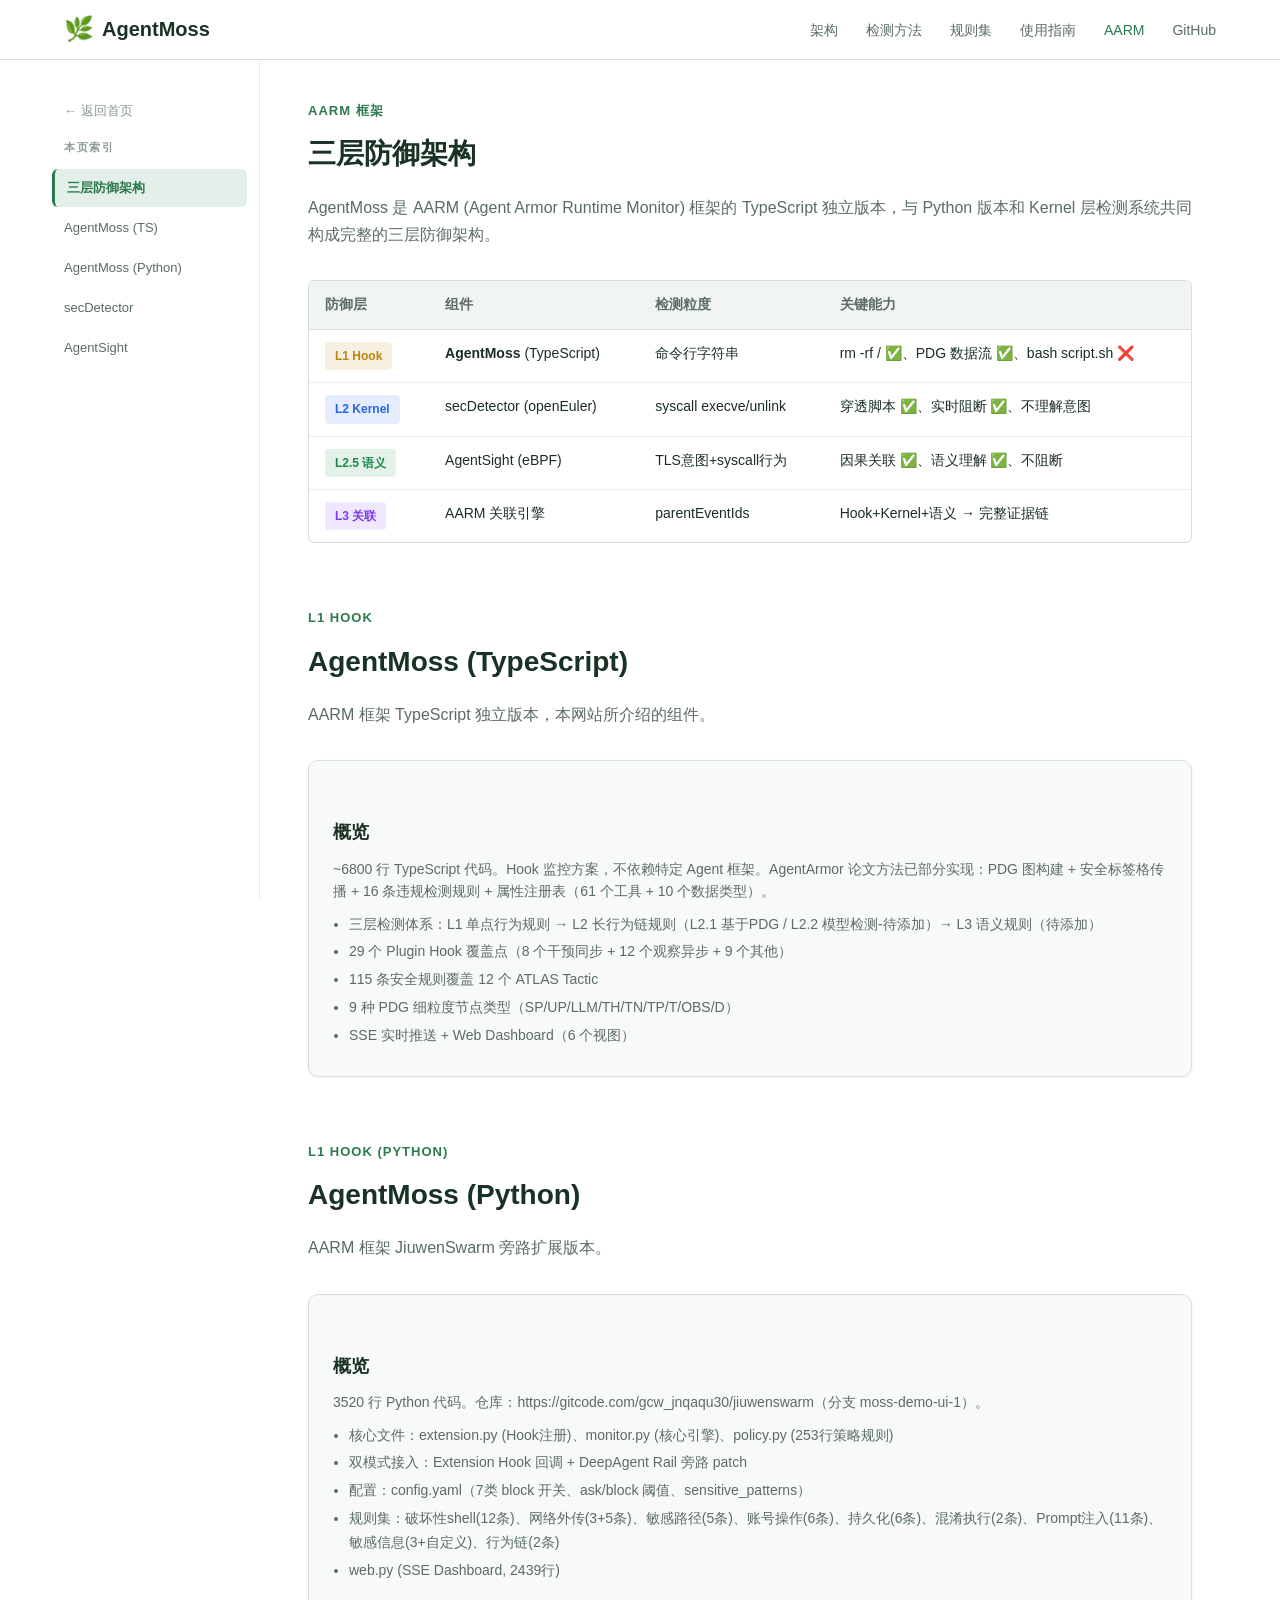
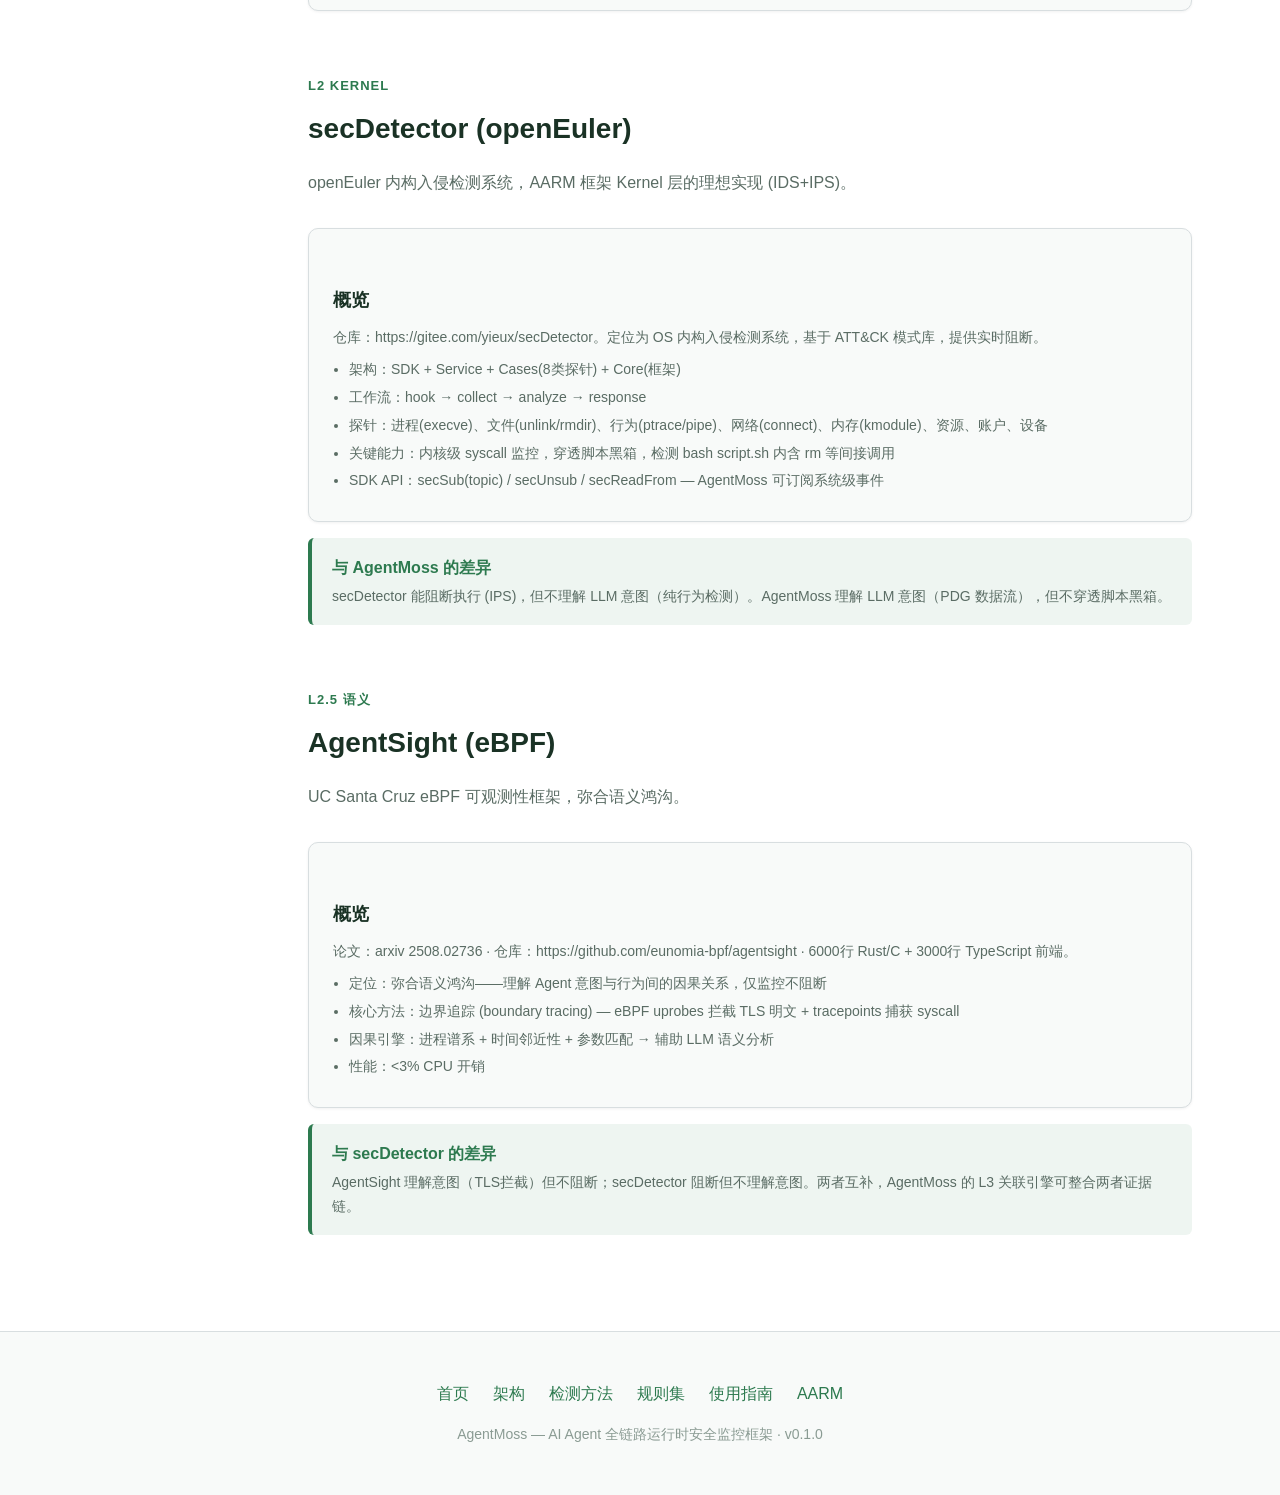
==== aarm.html @ 5552a7a4 "Redesign: light theme, multi-page layout with sidebar, new 3-layer rule system - Switch from dark to" ====
<!DOCTYPE html>
<html lang="zh-CN">
<head>
  <meta charset="UTF-8">
  <meta name="viewport" content="width=device-width, initial-scale=1.0">
  <title>AARM 框架 — AgentMoss</title>
  <meta name="description" content="AARM 三层防御架构：AgentMoss + secDetector + AgentSight 协同防御。">
  <link rel="stylesheet" href="css/style.css">
  <link rel="icon" href="data:image/svg+xml,<svg xmlns='http://www.w3.org/2000/svg' viewBox='0 0 100 100'><text y='.9em' font-size='90'>🌿</text></svg>">
</head>
<body>

<!-- Navbar -->
<nav class="navbar">
  <div class="navbar-container">
    <a href="index.html" class="navbar-logo"><span class="moss-icon">🌿</span> AgentMoss</a>
    <button class="navbar-mobile-toggle">☰</button>
    <ul class="navbar-menu">
      <li><a href="architecture.html">架构</a></li>
      <li><a href="detection.html">检测方法</a></li>
      <li><a href="rules.html">规则集</a></li>
      <li><a href="usage.html">使用指南</a></li>
      <li><a href="aarm.html" class="active">AARM</a></li>
      <li><a href="https://github.com/Agent-Moss" target="_blank">GitHub</a></li>
    </ul>
  </div>
</nav>

<!-- Detail Page -->
<div class="detail-page">
  <div class="detail-layout">

    <!-- Sidebar -->
    <aside class="sidebar">
      <a href="index.html" class="sidebar-back">← 返回首页</a>
      <div class="sidebar-title">本页索引</div>
      <ul class="sidebar-nav">
        <li><a href="#three-layers" class="sidebar-item active">三层防御架构</a></li>
        <li><a href="#agentmoss-ts" class="sidebar-item">AgentMoss (TS)</a></li>
        <li><a href="#agentmoss-py" class="sidebar-item">AgentMoss (Python)</a></li>
        <li><a href="#secdetector" class="sidebar-item">secDetector</a></li>
        <li><a href="#agentsight" class="sidebar-item">AgentSight</a></li>
      </ul>
    </aside>

    <!-- Content -->
    <main class="detail-content">

      <!-- Three Layers -->
      <section class="detail-section" id="three-layers">
        <div class="detail-section-tag">AARM 框架</div>
        <h2 class="detail-section-title">三层防御架构</h2>
        <p class="detail-section-desc">AgentMoss 是 AARM (Agent Armor Runtime Monitor) 框架的 TypeScript 独立版本，与 Python 版本和 Kernel 层检测系统共同构成完整的三层防御架构。</p>

        <div class="table-wrapper">
          <table>
            <thead><tr><th>防御层</th><th>组件</th><th>检测粒度</th><th>关键能力</th></tr></thead>
            <tbody>
              <tr>
                <td><span class="layer-badge layer-l1">L1 Hook</span></td>
                <td><strong>AgentMoss</strong> (TypeScript)</td>
                <td>命令行字符串</td>
                <td>rm -rf / ✅、PDG 数据流 ✅、bash script.sh ❌</td>
              </tr>
              <tr>
                <td><span class="layer-badge layer-l2">L2 Kernel</span></td>
                <td>secDetector (openEuler)</td>
                <td>syscall execve/unlink</td>
                <td>穿透脚本 ✅、实时阻断 ✅、不理解意图</td>
              </tr>
              <tr>
                <td><span class="layer-badge" style="background: rgba(26,138,76,0.12); color: var(--success);">L2.5 语义</span></td>
                <td>AgentSight (eBPF)</td>
                <td>TLS意图+syscall行为</td>
                <td>因果关联 ✅、语义理解 ✅、不阻断</td>
              </tr>
              <tr>
                <td><span class="layer-badge layer-l3">L3 关联</span></td>
                <td>AARM 关联引擎</td>
                <td>parentEventIds</td>
                <td>Hook+Kernel+语义 → 完整证据链</td>
              </tr>
            </tbody>
          </table>
        </div>
      </section>

      <!-- AgentMoss TS -->
      <section class="detail-section" id="agentmoss-ts">
        <div class="detail-section-tag">L1 Hook</div>
        <h2 class="detail-section-title">AgentMoss (TypeScript)</h2>
        <p class="detail-section-desc">AARM 框架 TypeScript 独立版本，本网站所介绍的组件。</p>

        <div class="card">
          <h3>概览</h3>
          <p>~6800 行 TypeScript 代码。Hook 监控方案，不依赖特定 Agent 框架。AgentArmor 论文方法已部分实现：PDG 图构建 + 安全标签格传播 + 16 条违规检测规则 + 属性注册表（61 个工具 + 10 个数据类型）。</p>
          <ul>
            <li>三层检测体系：L1 单点行为规则 → L2 长行为链规则（L2.1 基于PDG / L2.2 模型检测-待添加）→ L3 语义规则（待添加）</li>
            <li>29 个 Plugin Hook 覆盖点（8 个干预同步 + 12 个观察异步 + 9 个其他）</li>
            <li>115 条安全规则覆盖 12 个 ATLAS Tactic</li>
            <li>9 种 PDG 细粒度节点类型（SP/UP/LLM/TH/TN/TP/T/OBS/D）</li>
            <li>SSE 实时推送 + Web Dashboard（6 个视图）</li>
          </ul>
        </div>
      </section>

      <!-- AgentMoss Python -->
      <section class="detail-section" id="agentmoss-py">
        <div class="detail-section-tag">L1 Hook (Python)</div>
        <h2 class="detail-section-title">AgentMoss (Python)</h2>
        <p class="detail-section-desc">AARM 框架 JiuwenSwarm 旁路扩展版本。</p>

        <div class="card">
          <h3>概览</h3>
          <p>3520 行 Python 代码。仓库：https://gitcode.com/gcw_jnqaqu30/jiuwenswarm（分支 moss-demo-ui-1）。</p>
          <ul>
            <li>核心文件：extension.py (Hook注册)、monitor.py (核心引擎)、policy.py (253行策略规则)</li>
            <li>双模式接入：Extension Hook 回调 + DeepAgent Rail 旁路 patch</li>
            <li>配置：config.yaml（7类 block 开关、ask/block 阈值、sensitive_patterns）</li>
            <li>规则集：破坏性shell(12条)、网络外传(3+5条)、敏感路径(5条)、账号操作(6条)、持久化(6条)、混淆执行(2条)、Prompt注入(11条)、敏感信息(3+自定义)、行为链(2条)</li>
            <li>web.py (SSE Dashboard, 2439行)</li>
          </ul>
        </div>
      </section>

      <!-- secDetector -->
      <section class="detail-section" id="secdetector">
        <div class="detail-section-tag">L2 Kernel</div>
        <h2 class="detail-section-title">secDetector (openEuler)</h2>
        <p class="detail-section-desc">openEuler 内构入侵检测系统，AARM 框架 Kernel 层的理想实现 (IDS+IPS)。</p>

        <div class="card">
          <h3>概览</h3>
          <p>仓库：https://gitee.com/yieux/secDetector。定位为 OS 内构入侵检测系统，基于 ATT&CK 模式库，提供实时阻断。</p>
          <ul>
            <li>架构：SDK + Service + Cases(8类探针) + Core(框架)</li>
            <li>工作流：hook → collect → analyze → response</li>
            <li>探针：进程(execve)、文件(unlink/rmdir)、行为(ptrace/pipe)、网络(connect)、内存(kmodule)、资源、账户、设备</li>
            <li>关键能力：内核级 syscall 监控，穿透脚本黑箱，检测 bash script.sh 内含 rm 等间接调用</li>
            <li>SDK API：secSub(topic) / secUnsub / secReadFrom — AgentMoss 可订阅系统级事件</li>
          </ul>
        </div>

        <div class="callout">
          <div class="callout-title">与 AgentMoss 的差异</div>
          <p>secDetector 能阻断执行 (IPS)，但不理解 LLM 意图（纯行为检测）。AgentMoss 理解 LLM 意图（PDG 数据流），但不穿透脚本黑箱。</p>
        </div>
      </section>

      <!-- AgentSight -->
      <section class="detail-section" id="agentsight">
        <div class="detail-section-tag">L2.5 语义</div>
        <h2 class="detail-section-title">AgentSight (eBPF)</h2>
        <p class="detail-section-desc">UC Santa Cruz eBPF 可观测性框架，弥合语义鸿沟。</p>

        <div class="card">
          <h3>概览</h3>
          <p>论文：arxiv 2508.02736 · 仓库：https://github.com/eunomia-bpf/agentsight · 6000行 Rust/C + 3000行 TypeScript 前端。</p>
          <ul>
            <li>定位：弥合语义鸿沟——理解 Agent 意图与行为间的因果关系，仅监控不阻断</li>
            <li>核心方法：边界追踪 (boundary tracing) — eBPF uprobes 拦截 TLS 明文 + tracepoints 捕获 syscall</li>
            <li>因果引擎：进程谱系 + 时间邻近性 + 参数匹配 → 辅助 LLM 语义分析</li>
            <li>性能：<3% CPU 开销</li>
          </ul>
        </div>

        <div class="callout">
          <div class="callout-title">与 secDetector 的差异</div>
          <p>AgentSight 理解意图（TLS拦截）但不阻断；secDetector 阻断但不理解意图。两者互补，AgentMoss 的 L3 关联引擎可整合两者证据链。</p>
        </div>
      </section>

    </main>
  </div>
</div>

<!-- Footer -->
<footer class="footer">
  <div class="footer-inner">
    <div class="footer-links">
      <a href="index.html">首页</a>
      <a href="architecture.html">架构</a>
      <a href="detection.html">检测方法</a>
      <a href="rules.html">规则集</a>
      <a href="usage.html">使用指南</a>
      <a href="aarm.html">AARM</a>
    </div>
    <p>AgentMoss — AI Agent 全链路运行时安全监控框架 · v0.1.0</p>
  </div>
</footer>

<script src="js/main.js"></script>
</body>
</html>
---- css/style.css ----
/* AgentMoss Website - Design System (Light Theme) */
:root {
  --moss-primary: #2d5a3f;
  --moss-light: #4a8859;
  --moss-dark: #1a3225;
  --moss-accent: #2d7a4f;
  --moss-glow: rgba(45, 122, 79, 0.08);
  --moss-glow-strong: rgba(45, 122, 79, 0.12);
  --bg-base: #ffffff;
  --bg-card: #f8faf9;
  --bg-elevated: #f0f4f2;
  --bg-hover: #ecf2ef;
  --border-default: #d8dee0;
  --border-light: #e8edea;
  --text-primary: #1a2e22;
  --text-secondary: #5a6c64;
  --text-muted: #8a9b93;
  --danger: #dc3545;
  --warning: #b8860b;
  --info: #2563eb;
  --success: #1a8a4c;
  --purple: #7c3aed;
  --code-bg: #f6f8f7;
  --code-border: #d8dee0;
  --shadow-sm: 0 1px 3px rgba(0,0,0,0.06);
  --shadow-md: 0 4px 12px rgba(0,0,0,0.08);
  --shadow-lg: 0 8px 24px rgba(0,0,0,0.10);
  --radius-sm: 6px;
  --radius-md: 10px;
  --radius-lg: 16px;
  --max-width: 1200px;
  --navbar-h: 60px;
  --sidebar-w: 220px;
}

* { margin: 0; padding: 0; box-sizing: border-box; }

html { scroll-behavior: smooth; scroll-padding-top: calc(var(--navbar-h) + 16px); }

body {
  font-family: -apple-system, BlinkMacSystemFont, "Segoe UI", "Noto Sans SC", Helvetica, Arial, sans-serif;
  background: var(--bg-base);
  color: var(--text-primary);
  line-height: 1.7;
  -webkit-font-smoothing: antialiased;
}

a { color: var(--moss-accent); text-decoration: none; transition: color 0.2s; }
a:hover { color: var(--moss-light); }
code { font-family: "SF Mono", "Fira Code", monospace; font-size: 0.9em; background: var(--bg-elevated); padding: 2px 6px; border-radius: 4px; color: var(--moss-accent); }

/* ===================== Navbar ===================== */
.navbar {
  position: fixed; top: 0; left: 0; right: 0; z-index: 1000;
  background: rgba(255, 255, 255, 0.92);
  backdrop-filter: blur(12px);
  border-bottom: 1px solid var(--border-default);
  height: var(--navbar-h);
}
.navbar-container {
  max-width: var(--max-width); margin: 0 auto; padding: 0 24px;
  display: flex; align-items: center; justify-content: space-between; height: 100%;
}
.navbar-logo {
  font-size: 20px; font-weight: 700; color: var(--moss-dark);
  display: flex; align-items: center; gap: 8px;
}
.navbar-logo .moss-icon { color: var(--moss-accent); font-size: 24px; }
.navbar-menu { display: flex; gap: 28px; list-style: none; }
.navbar-menu a { color: var(--text-secondary); font-size: 14px; font-weight: 500; }
.navbar-menu a:hover, .navbar-menu a.active { color: var(--moss-accent); }
.navbar-mobile-toggle { display: none; background: none; border: none; color: var(--text-primary); font-size: 24px; cursor: pointer; }

@media (max-width: 768px) {
  .navbar-menu { display: none; }
  .navbar-mobile-toggle { display: block; }
}

/* ===================== Hero (Homepage) ===================== */
.hero {
  padding: 120px 24px 60px;
  text-align: center;
  background: linear-gradient(180deg, var(--moss-glow-strong) 0%, transparent 60%);
  border-bottom: 1px solid var(--border-light);
}
.hero-badge {
  display: inline-flex; align-items: center; gap: 8px;
  padding: 6px 16px; border: 1px solid var(--moss-light);
  border-radius: 999px; background: var(--moss-glow);
  font-size: 13px; color: var(--moss-accent); margin-bottom: 24px;
}
.hero h1 {
  font-size: 48px; font-weight: 800; letter-spacing: -1px;
  margin-bottom: 16px;
  background: linear-gradient(135deg, var(--moss-dark) 0%, var(--moss-accent) 100%);
  -webkit-background-clip: text; -webkit-text-fill-color: transparent;
}
.hero h1 .sub { display: block; font-size: 24px; font-weight: 600; color: var(--text-secondary); margin-top: 8px; -webkit-text-fill-color: var(--text-secondary); }
.hero p { font-size: 17px; color: var(--text-secondary); max-width: 640px; margin: 0 auto 32px; }
.hero-actions { display: flex; gap: 16px; justify-content: center; flex-wrap: wrap; }
.btn-primary {
  padding: 12px 28px; background: var(--moss-primary); border: 1px solid var(--moss-dark);
  border-radius: var(--radius-sm); color: #fff; font-size: 15px; font-weight: 600;
  cursor: pointer; transition: all 0.2s; display: inline-block;
}
.btn-primary:hover { background: var(--moss-light); color: #fff; transform: translateY(-1px); box-shadow: var(--shadow-md); }
.btn-secondary {
  padding: 12px 28px; background: var(--bg-card); border: 1px solid var(--border-default);
  border-radius: var(--radius-sm); color: var(--text-primary); font-size: 15px; font-weight: 600;
  cursor: pointer; transition: all 0.2s; display: inline-block;
}
.btn-secondary:hover { border-color: var(--moss-light); color: var(--moss-accent); background: var(--bg-hover); }

/* ===================== Stats Bar ===================== */
.stats-bar {
  display: flex; justify-content: center; gap: 48px; flex-wrap: wrap;
  padding: 32px 24px; border-bottom: 1px solid var(--border-light);
}
.stat-item { text-align: center; }
.stat-value { font-size: 36px; font-weight: 800; color: var(--moss-accent); }
.stat-label { font-size: 13px; color: var(--text-secondary); margin-top: 4px; }

/* ===================== Homepage Category Cards ===================== */
.category-section {
  padding: 64px 24px 80px;
}
.category-section-inner { max-width: var(--max-width); margin: 0 auto; }
.category-section-title {
  font-size: 28px; font-weight: 700; color: var(--moss-dark); margin-bottom: 8px; text-align: center;
}
.category-section-desc {
  font-size: 16px; color: var(--text-secondary); text-align: center; margin-bottom: 40px;
}
.category-grid {
  display: grid;
  grid-template-columns: repeat(auto-fit, minmax(320px, 1fr));
  gap: 20px;
}
.category-card {
  display: block;
  background: var(--bg-card);
  border: 1px solid var(--border-default);
  border-radius: var(--radius-lg);
  padding: 32px 28px;
  text-decoration: none;
  transition: all 0.3s;
  position: relative;
  box-shadow: var(--shadow-sm);
}
.category-card:hover {
  border-color: var(--moss-light);
  box-shadow: var(--shadow-md);
  transform: translateY(-3px);
}
.category-card-icon { font-size: 36px; margin-bottom: 16px; display: block; }
.category-card h3 { font-size: 20px; font-weight: 700; color: var(--moss-dark); margin-bottom: 8px; }
.category-card p { color: var(--text-secondary); font-size: 14px; line-height: 1.6; margin-bottom: 16px; }
.category-card .card-meta {
  display: flex; align-items: center; gap: 8px;
  color: var(--moss-accent); font-size: 13px; font-weight: 600;
}
.category-card .card-arrow { transition: transform 0.2s; }
.category-card:hover .card-arrow { transform: translateX(4px); }

/* ===================== Detail Page Layout ===================== */
.detail-page {
  padding-top: var(--navbar-h);
  min-height: 100vh;
}
.detail-layout {
  display: grid;
  grid-template-columns: var(--sidebar-w) 1fr;
  max-width: var(--max-width);
  margin: 0 auto;
}
/* Sidebar */
.sidebar {
  position: sticky;
  top: var(--navbar-h);
  height: calc(100vh - var(--navbar-h));
  overflow-y: auto;
  border-right: 1px solid var(--border-light);
  padding: 32px 12px;
}
.sidebar-title {
  font-size: 11px; font-weight: 700; color: var(--text-muted);
  text-transform: uppercase; letter-spacing: 1.5px;
  margin-bottom: 12px; padding-left: 12px;
}
.sidebar-nav { list-style: none; }
.sidebar-item {
  display: block;
  padding: 8px 12px;
  font-size: 13px;
  color: var(--text-secondary);
  border-radius: var(--radius-sm);
  cursor: pointer;
  transition: all 0.15s;
  margin-bottom: 2px;
  text-decoration: none;
}
.sidebar-item:hover {
  background: var(--bg-hover);
  color: var(--text-primary);
}
.sidebar-item.active {
  background: var(--moss-glow-strong);
  color: var(--moss-accent);
  font-weight: 600;
  border-left: 3px solid var(--moss-accent);
}
.sidebar-divider {
  height: 1px; background: var(--border-light); margin: 16px 8px;
}
.sidebar-back {
  display: flex; align-items: center; gap: 6px;
  padding: 8px 12px; font-size: 13px; color: var(--text-muted);
  text-decoration: none; border-radius: var(--radius-sm);
  margin-bottom: 8px;
}
.sidebar-back:hover { color: var(--moss-accent); }

/* Detail Content */
.detail-content {
  padding: 40px 48px 80px;
  min-width: 0; /* prevent overflow */
}
.detail-section {
  margin-bottom: 64px;
  scroll-margin-top: calc(var(--navbar-h) + 16px);
}
.detail-section:last-child { margin-bottom: 0; }
.detail-section-tag {
  font-size: 13px; color: var(--moss-accent); font-weight: 600;
  text-transform: uppercase; letter-spacing: 1px; margin-bottom: 8px;
}
.detail-section-title {
  font-size: 28px; font-weight: 700; color: var(--moss-dark); margin-bottom: 16px;
}
.detail-section-desc {
  font-size: 16px; color: var(--text-secondary); margin-bottom: 32px;
}
.detail-section h3 {
  font-size: 20px; font-weight: 600; color: var(--moss-dark);
  margin-top: 32px; margin-bottom: 16px;
}

/* ===================== Cards Grid ===================== */
.cards-grid {
  display: grid;
  grid-template-columns: repeat(auto-fit, minmax(300px, 1fr));
  gap: 20px;
}
.card {
  background: var(--bg-card); border: 1px solid var(--border-default);
  border-radius: var(--radius-md); padding: 24px; transition: all 0.3s;
  box-shadow: var(--shadow-sm);
}
.card:hover { border-color: var(--moss-light); box-shadow: var(--shadow-md); transform: translateY(-2px); }
.card-icon { font-size: 28px; margin-bottom: 12px; display: block; }
.card h3 { font-size: 18px; font-weight: 600; color: var(--moss-dark); margin-bottom: 10px; }
.card p { color: var(--text-secondary); font-size: 14px; line-height: 1.6; }
.card ul { margin-top: 10px; padding-left: 16px; }
.card ul li { color: var(--text-secondary); font-size: 14px; margin-bottom: 4px; }

/* ===================== Code Block ===================== */
.code-block {
  background: var(--code-bg); border: 1px solid var(--code-border);
  border-radius: var(--radius-sm); padding: 20px; overflow-x: auto;
  font-family: "SF Mono", "Fira Code", "JetBrains Mono", monospace;
  font-size: 13px; line-height: 1.6; color: var(--text-primary);
  margin: 16px 0;
}
.code-block .keyword { color: #c678dd; }
.code-block .string { color: #0a7d3c; }
.code-block .comment { color: #8a9b93; }
.code-block .type { color: #2563eb; }
.code-block .function { color: #6f42c1; }

/* ===================== Table ===================== */
.table-wrapper { overflow-x: auto; margin: 16px 0; border-radius: var(--radius-sm); border: 1px solid var(--border-default); }
table { width: 100%; border-collapse: collapse; font-size: 14px; }
table th {
  background: var(--bg-elevated); color: var(--text-secondary);
  font-weight: 600; text-align: left; padding: 12px 16px;
  border-bottom: 1px solid var(--border-default); white-space: nowrap;
}
table td {
  padding: 12px 16px; border-bottom: 1px solid var(--border-light);
  color: var(--text-primary); vertical-align: top;
}
table tbody tr:last-child td { border-bottom: none; }
table tr:hover td { background: var(--bg-hover); }
table .badge { display: inline-block; padding: 2px 8px; border-radius: 4px; font-size: 12px; font-weight: 600; }
.badge-block { background: rgba(220, 53, 69, 0.12); color: var(--danger); border: 1px solid rgba(220,53,69,0.25); }
.badge-approval { background: rgba(184, 134, 11, 0.12); color: var(--warning); border: 1px solid rgba(184,134,11,0.25); }
.badge-observe { background: rgba(37, 99, 235, 0.12); color: var(--info); border: 1px solid rgba(37,99,235,0.25); }

/* ===================== Architecture Diagram ===================== */
.arch-diagram {
  background: var(--code-bg); border: 1px solid var(--code-border);
  border-radius: var(--radius-md); padding: 32px; margin: 16px 0;
  font-family: "SF Mono", "Fira Code", monospace; font-size: 13px; line-height: 1.8;
  overflow-x: auto; color: var(--text-secondary); white-space: pre;
}

/* ===================== Layer Badge ===================== */
.layer-badge {
  display: inline-flex; align-items: center; gap: 6px;
  padding: 4px 10px; border-radius: 4px; font-size: 12px; font-weight: 600;
}
.layer-l1 { background: rgba(184, 134, 11, 0.12); color: var(--warning); }
.layer-l2 { background: rgba(37, 99, 235, 0.12); color: var(--info); }
.layer-l3 { background: rgba(124, 58, 237, 0.12); color: var(--purple); }
.layer-l4 { background: rgba(138, 155, 147, 0.15); color: var(--text-secondary); }

/* ===================== Callout ===================== */
.callout {
  padding: 16px 20px; border-radius: var(--radius-sm); margin: 16px 0;
  border-left: 4px solid var(--moss-accent);
  background: var(--moss-glow);
}
.callout-title { font-weight: 600; margin-bottom: 4px; color: var(--moss-accent); }
.callout p { color: var(--text-secondary); font-size: 14px; }

/* ===================== Tabs ===================== */
.tabs { display: flex; gap: 4px; border-bottom: 1px solid var(--border-default); margin-bottom: 24px; flex-wrap: wrap; }
.tab {
  padding: 10px 20px; font-size: 14px; color: var(--text-secondary);
  border-bottom: 2px solid transparent; cursor: pointer; transition: all 0.2s;
  background: none; border-top: none; border-left: none; border-right: none;
}
.tab.active { color: var(--moss-accent); border-bottom-color: var(--moss-accent); }
.tab:hover { color: var(--text-primary); }
.tab-panel { display: none; }
.tab-panel.active { display: block; }

/* ===================== Footer ===================== */
.footer {
  padding: 48px 24px; background: var(--bg-card); border-top: 1px solid var(--border-default);
}
.footer-inner { max-width: var(--max-width); margin: 0 auto; text-align: center; }
.footer p { color: var(--text-muted); font-size: 14px; }
.footer-links { display: flex; gap: 24px; justify-content: center; margin-bottom: 16px; }

/* ===================== Responsive ===================== */
@media (max-width: 768px) {
  .hero { padding: 100px 16px 40px; }
  .hero h1 { font-size: 32px; }
  .hero h1 .sub { font-size: 18px; }
  .stats-bar { gap: 24px; }
  .stat-value { font-size: 26px; }
  .category-grid { grid-template-columns: 1fr; }
  .cards-grid { grid-template-columns: 1fr; }
  .detail-layout { grid-template-columns: 1fr; }
  .sidebar {
    position: relative; top: 0; height: auto;
    border-right: none; border-bottom: 1px solid var(--border-light);
    padding: 16px;
  }
  .sidebar-nav { display: flex; flex-wrap: wrap; gap: 4px; }
  .sidebar-item { white-space: nowrap; margin-bottom: 0; }
  .sidebar-divider { display: none; }
  .detail-content { padding: 24px 16px 60px; }
  .detail-section-title { font-size: 22px; }
}

/* ===================== Animation ===================== */
@keyframes fadeInUp {
  from { opacity: 0; transform: translateY(20px); }
  to { opacity: 1; transform: translateY(0); }
}
.fade-in { animation: fadeInUp 0.6s ease-out; }

/* ===================== Mobile Menu ===================== */
.navbar-menu.mobile-open {
  display: flex; position: absolute; top: var(--navbar-h); left: 0; right: 0;
  flex-direction: column; background: var(--bg-base);
  border-bottom: 1px solid var(--border-default); padding: 16px; gap: 16px;
  box-shadow: var(--shadow-md);
}
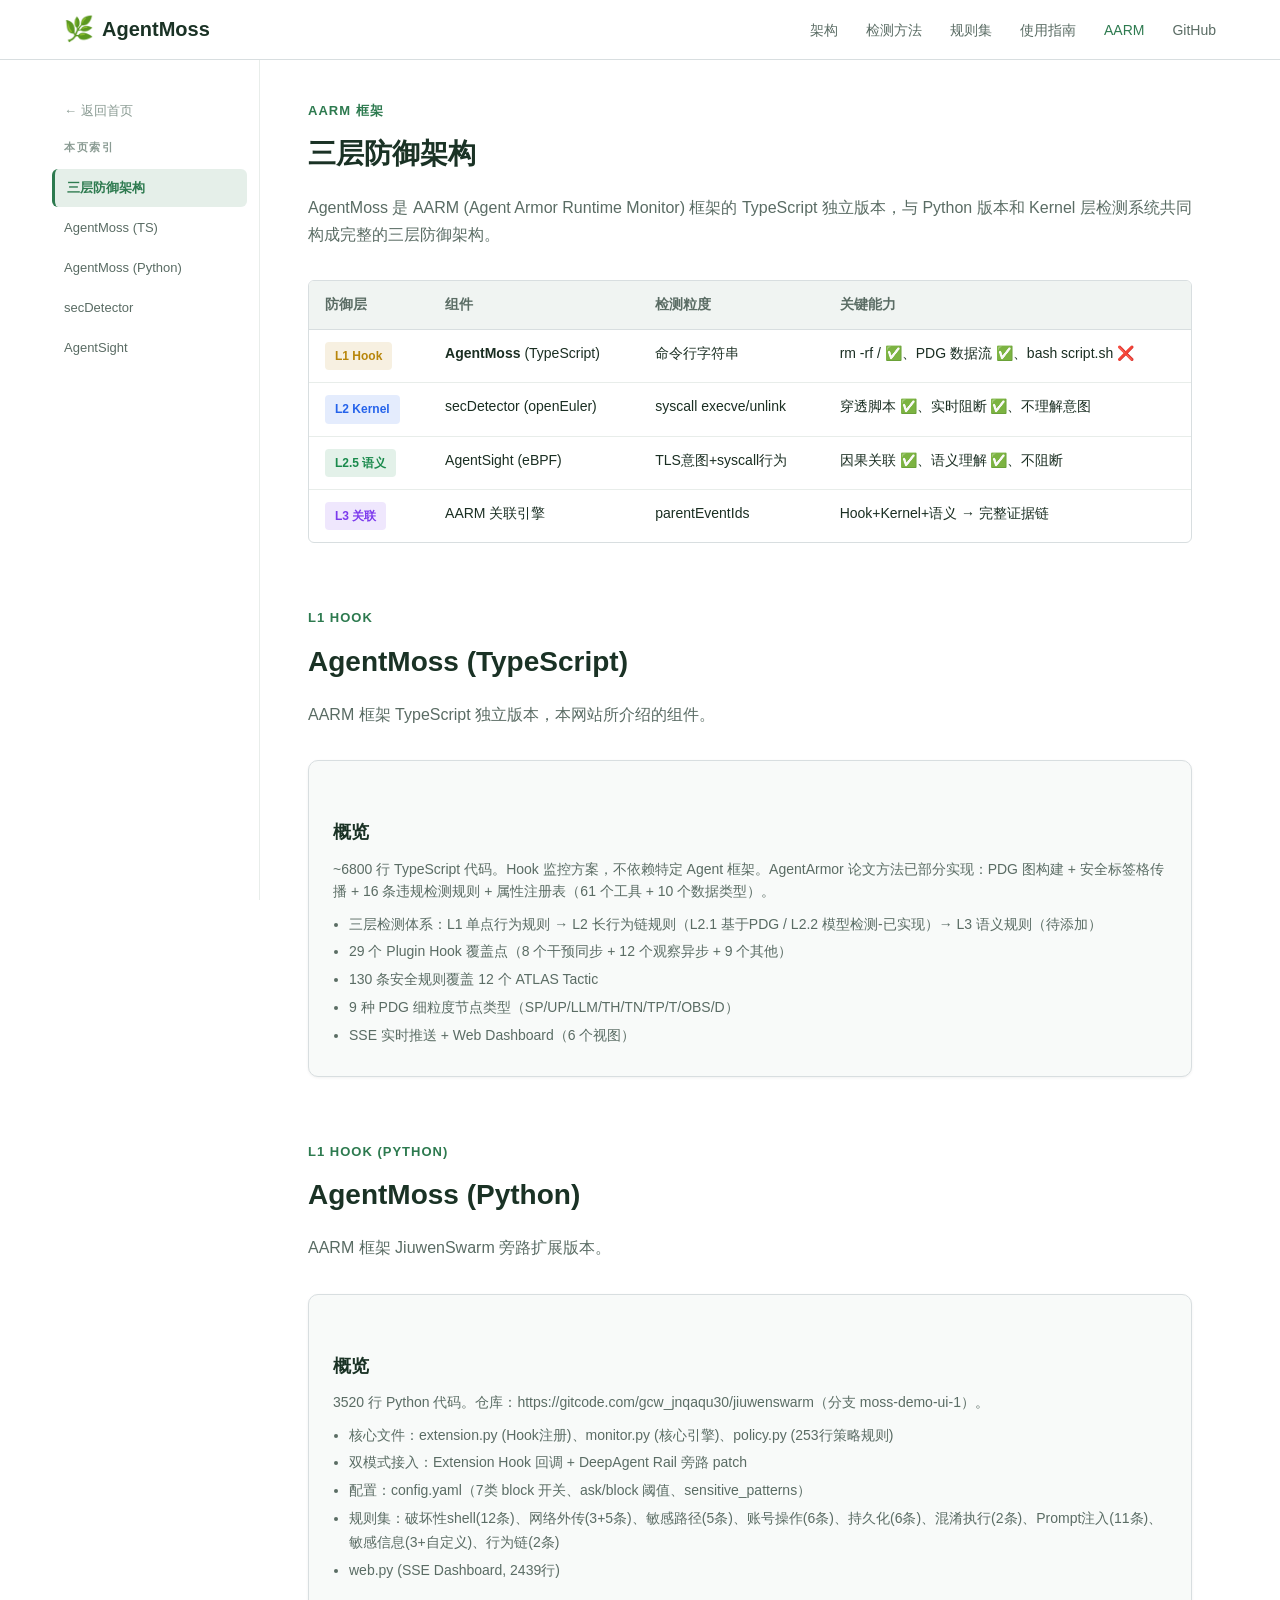
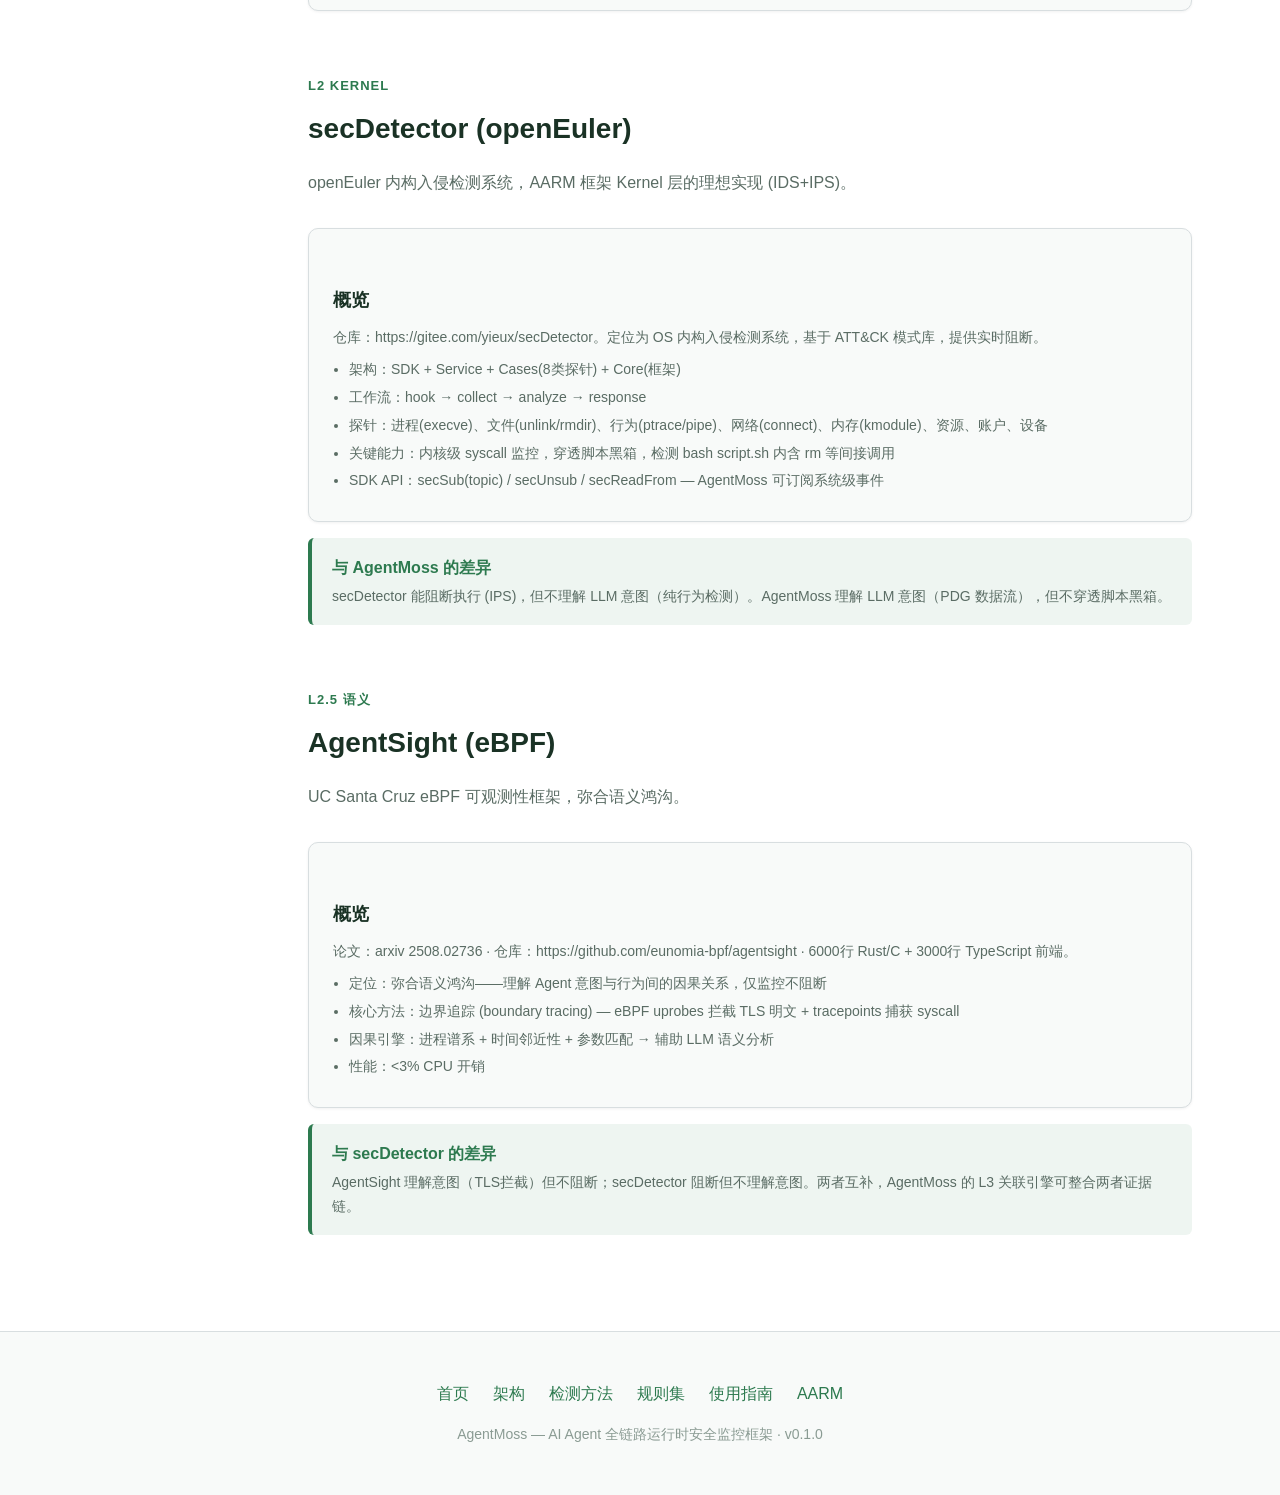
==== commit cd74d19c: "feat: update website with L2.2 model checking (LTL+CTL) implementation - Add L2.2 model checking mec" ====
--- a/aarm.html
+++ b/aarm.html
@@ -95,9 +95,9 @@
           <h3>概览</h3>
           <p>~6800 行 TypeScript 代码。Hook 监控方案，不依赖特定 Agent 框架。AgentArmor 论文方法已部分实现：PDG 图构建 + 安全标签格传播 + 16 条违规检测规则 + 属性注册表（61 个工具 + 10 个数据类型）。</p>
           <ul>
-            <li>三层检测体系：L1 单点行为规则 → L2 长行为链规则（L2.1 基于PDG / L2.2 模型检测-待添加）→ L3 语义规则（待添加）</li>
+            <li>三层检测体系：L1 单点行为规则 → L2 长行为链规则（L2.1 基于PDG / L2.2 模型检测-已实现）→ L3 语义规则（待添加）</li>
             <li>29 个 Plugin Hook 覆盖点（8 个干预同步 + 12 个观察异步 + 9 个其他）</li>
-            <li>115 条安全规则覆盖 12 个 ATLAS Tactic</li>
+            <li>130 条安全规则覆盖 12 个 ATLAS Tactic</li>
             <li>9 种 PDG 细粒度节点类型（SP/UP/LLM/TH/TN/TP/T/OBS/D）</li>
             <li>SSE 实时推送 + Web Dashboard（6 个视图）</li>
           </ul>
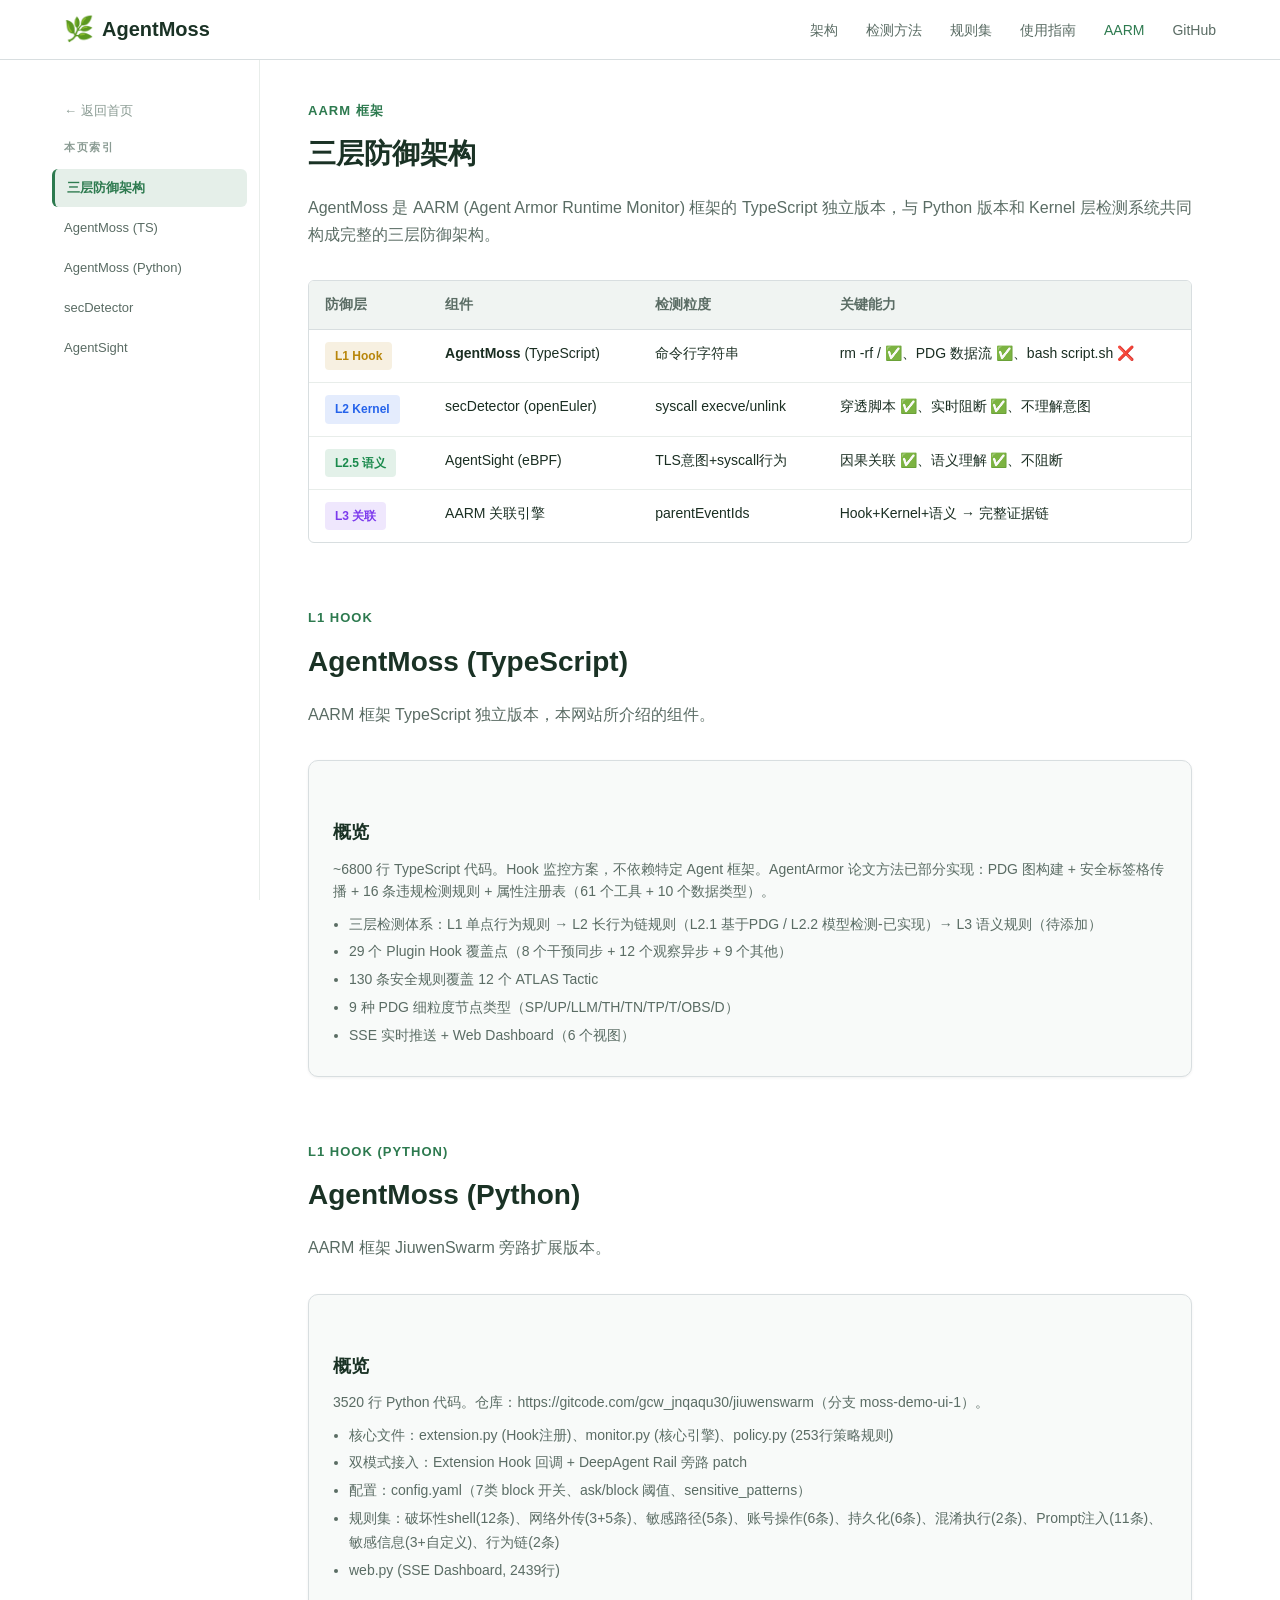
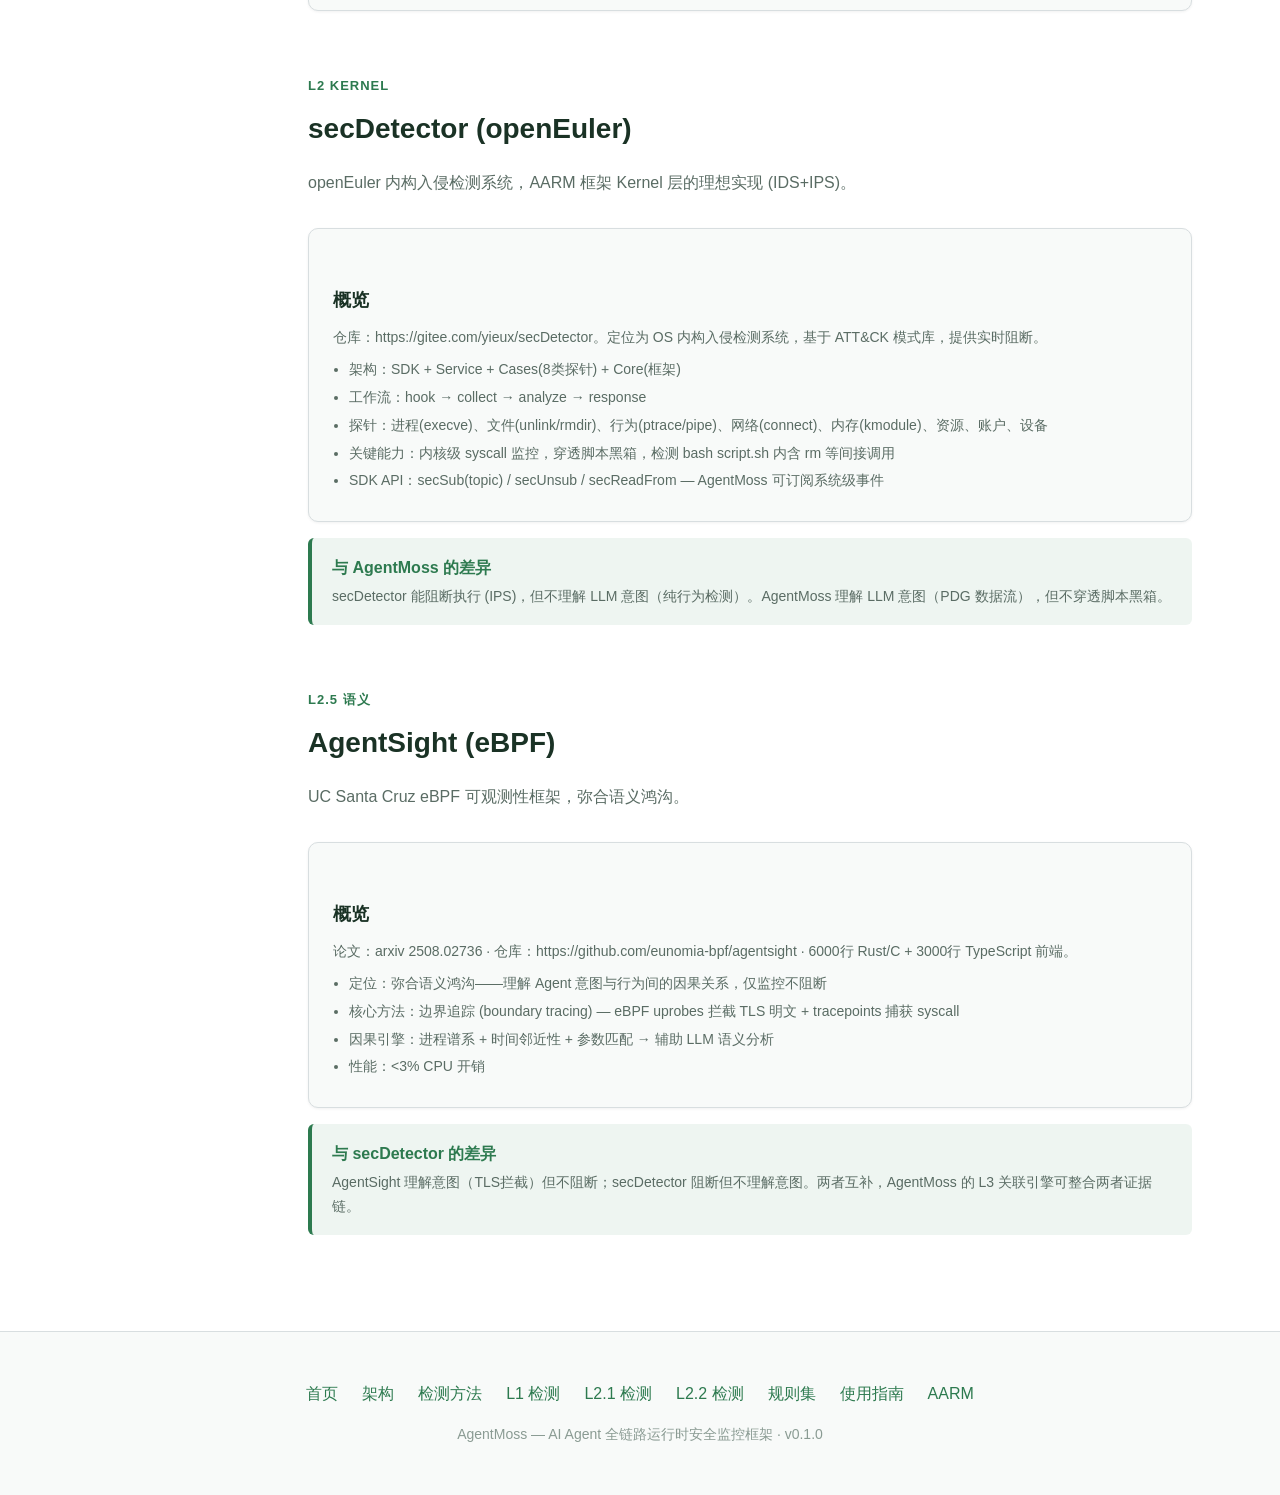
==== commit 501b2714: "feat: split detection methods into separate pages + add paper citation - Split detection.html into 4" ====
--- a/aarm.html
+++ b/aarm.html
@@ -181,6 +181,9 @@
       <a href="index.html">首页</a>
       <a href="architecture.html">架构</a>
       <a href="detection.html">检测方法</a>
+      <a href="detection-l1.html">L1 检测</a>
+      <a href="detection-l2-1.html">L2.1 检测</a>
+      <a href="detection-l2-2.html">L2.2 检测</a>
       <a href="rules.html">规则集</a>
       <a href="usage.html">使用指南</a>
       <a href="aarm.html">AARM</a>
--- a/css/style.css
+++ b/css/style.css
@@ -335,6 +335,64 @@
 .tab-panel { display: none; }
 .tab-panel.active { display: block; }
 
+/* ===================== Paper Citation Button ===================== */
+.paper-citation {
+  display: flex; align-items: flex-start; gap: 16px;
+  padding: 20px 24px; margin: 24px 0;
+  background: linear-gradient(135deg, rgba(45,90,63,0.06) 0%, rgba(45,122,79,0.04) 100%);
+  border: 1px solid var(--border-default); border-left: 4px solid var(--moss-accent);
+  border-radius: var(--radius-md);
+}
+.paper-citation-icon { font-size: 28px; flex-shrink: 0; margin-top: 2px; }
+.paper-citation-body { flex: 1; min-width: 0; }
+.paper-citation-body h4 {
+  font-size: 16px; font-weight: 700; color: var(--moss-dark);
+  margin-bottom: 6px; line-height: 1.4;
+}
+.paper-citation-body .paper-authors {
+  font-size: 13px; color: var(--text-secondary); margin-bottom: 4px;
+}
+.paper-citation-body .paper-venue {
+  font-size: 12px; color: var(--text-muted); margin-bottom: 12px;
+}
+.paper-citation-body .paper-abstract {
+  font-size: 14px; color: var(--text-secondary); line-height: 1.6;
+  margin-bottom: 12px;
+}
+.btn-paper {
+  display: inline-flex; align-items: center; gap: 8px;
+  padding: 8px 20px; background: var(--moss-primary); border: 1px solid var(--moss-dark);
+  border-radius: var(--radius-sm); color: #fff !important; font-size: 14px; font-weight: 600;
+  cursor: pointer; transition: all 0.2s; text-decoration: none;
+}
+.btn-paper:hover { background: var(--moss-light); color: #fff; transform: translateY(-1px); box-shadow: var(--shadow-md); }
+
+/* ===================== Sub-page Navigation Cards ===================== */
+.method-nav-grid {
+  display: grid;
+  grid-template-columns: repeat(auto-fit, minmax(300px, 1fr));
+  gap: 20px;
+  margin: 32px 0;
+}
+.method-nav-card {
+  display: block; text-decoration: none;
+  background: var(--bg-card); border: 1px solid var(--border-default);
+  border-radius: var(--radius-lg); padding: 28px 24px;
+  transition: all 0.3s; position: relative; box-shadow: var(--shadow-sm);
+}
+.method-nav-card:hover {
+  border-color: var(--moss-light); box-shadow: var(--shadow-md); transform: translateY(-3px);
+}
+.method-nav-card .method-badge {
+  display: inline-block; padding: 4px 12px; border-radius: 4px;
+  font-size: 12px; font-weight: 700; margin-bottom: 12px;
+}
+.method-nav-card h3 { font-size: 20px; font-weight: 700; color: var(--moss-dark); margin-bottom: 8px; }
+.method-nav-card p { color: var(--text-secondary); font-size: 14px; line-height: 1.6; margin-bottom: 12px; }
+.method-nav-card .method-stats {
+  display: flex; gap: 16px; font-size: 13px; color: var(--moss-accent); font-weight: 600;
+}
+
 /* ===================== Footer ===================== */
 .footer {
   padding: 48px 24px; background: var(--bg-card); border-top: 1px solid var(--border-default);
